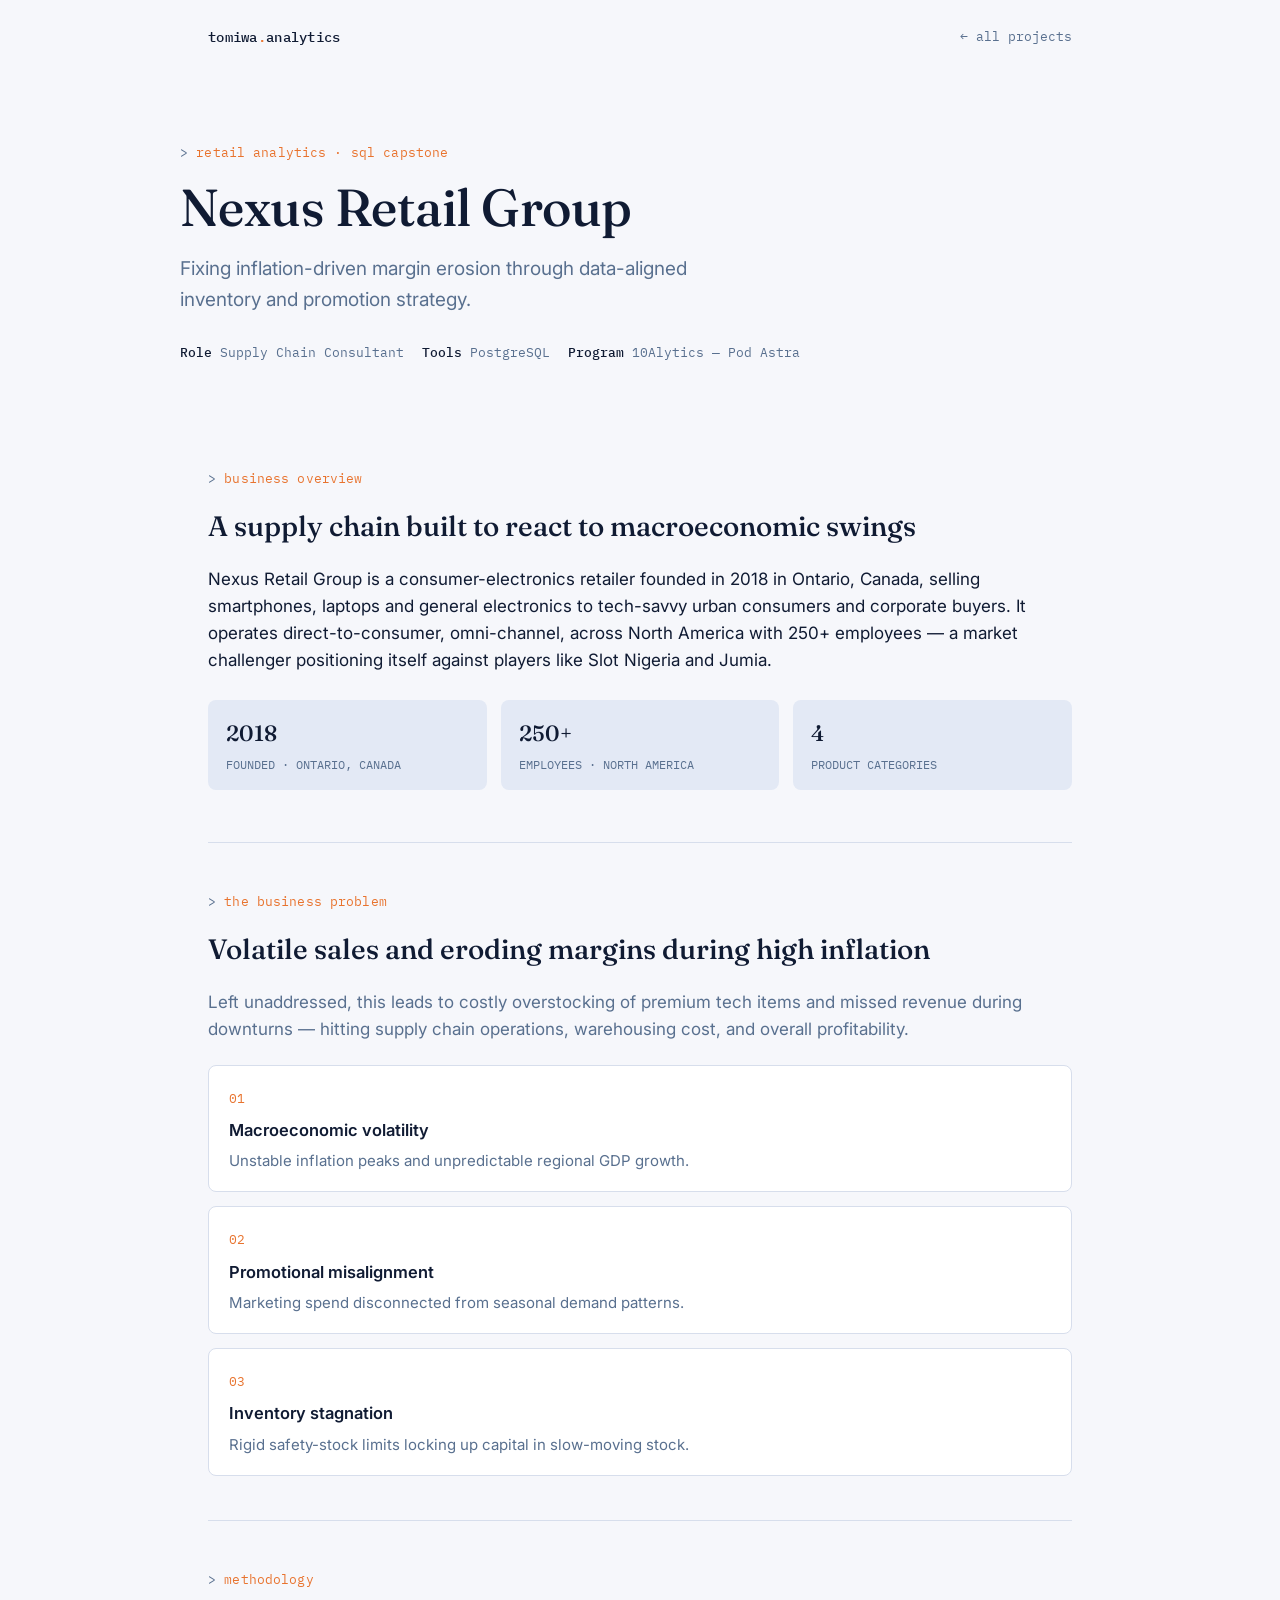
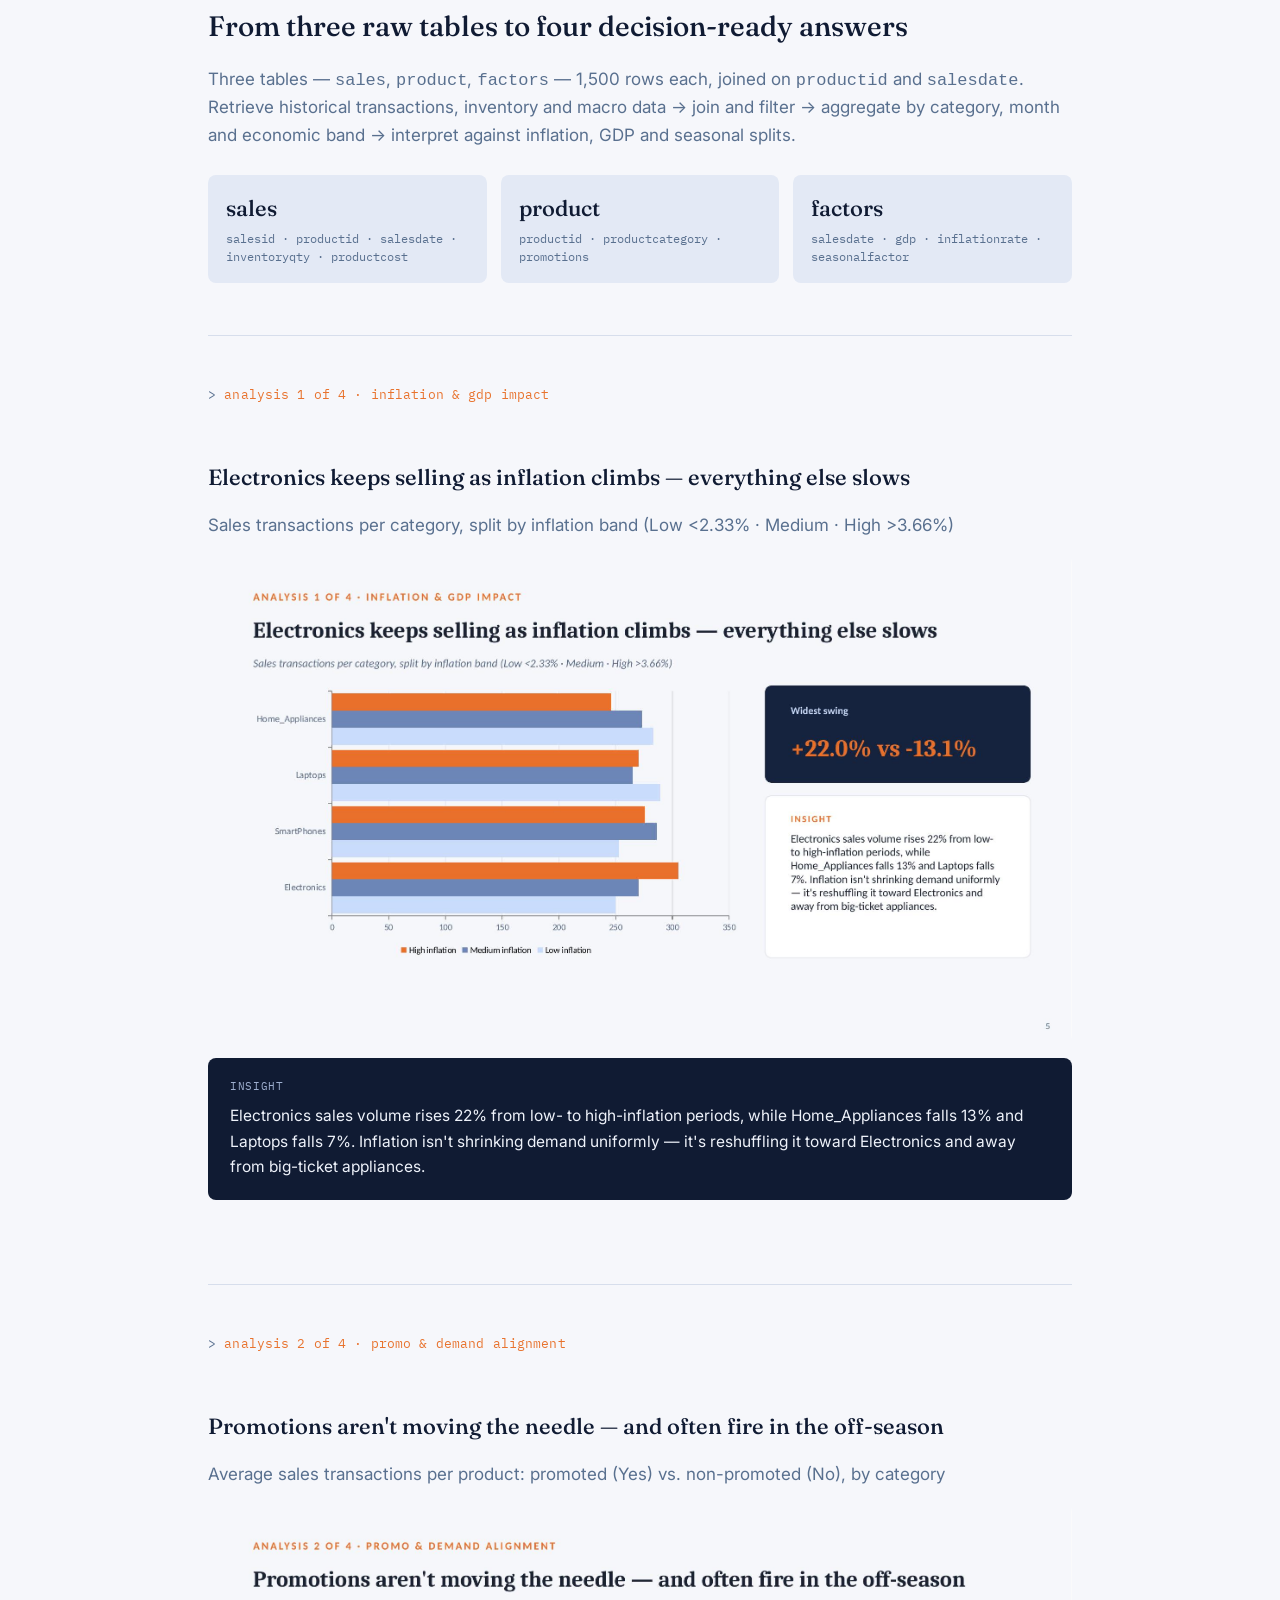
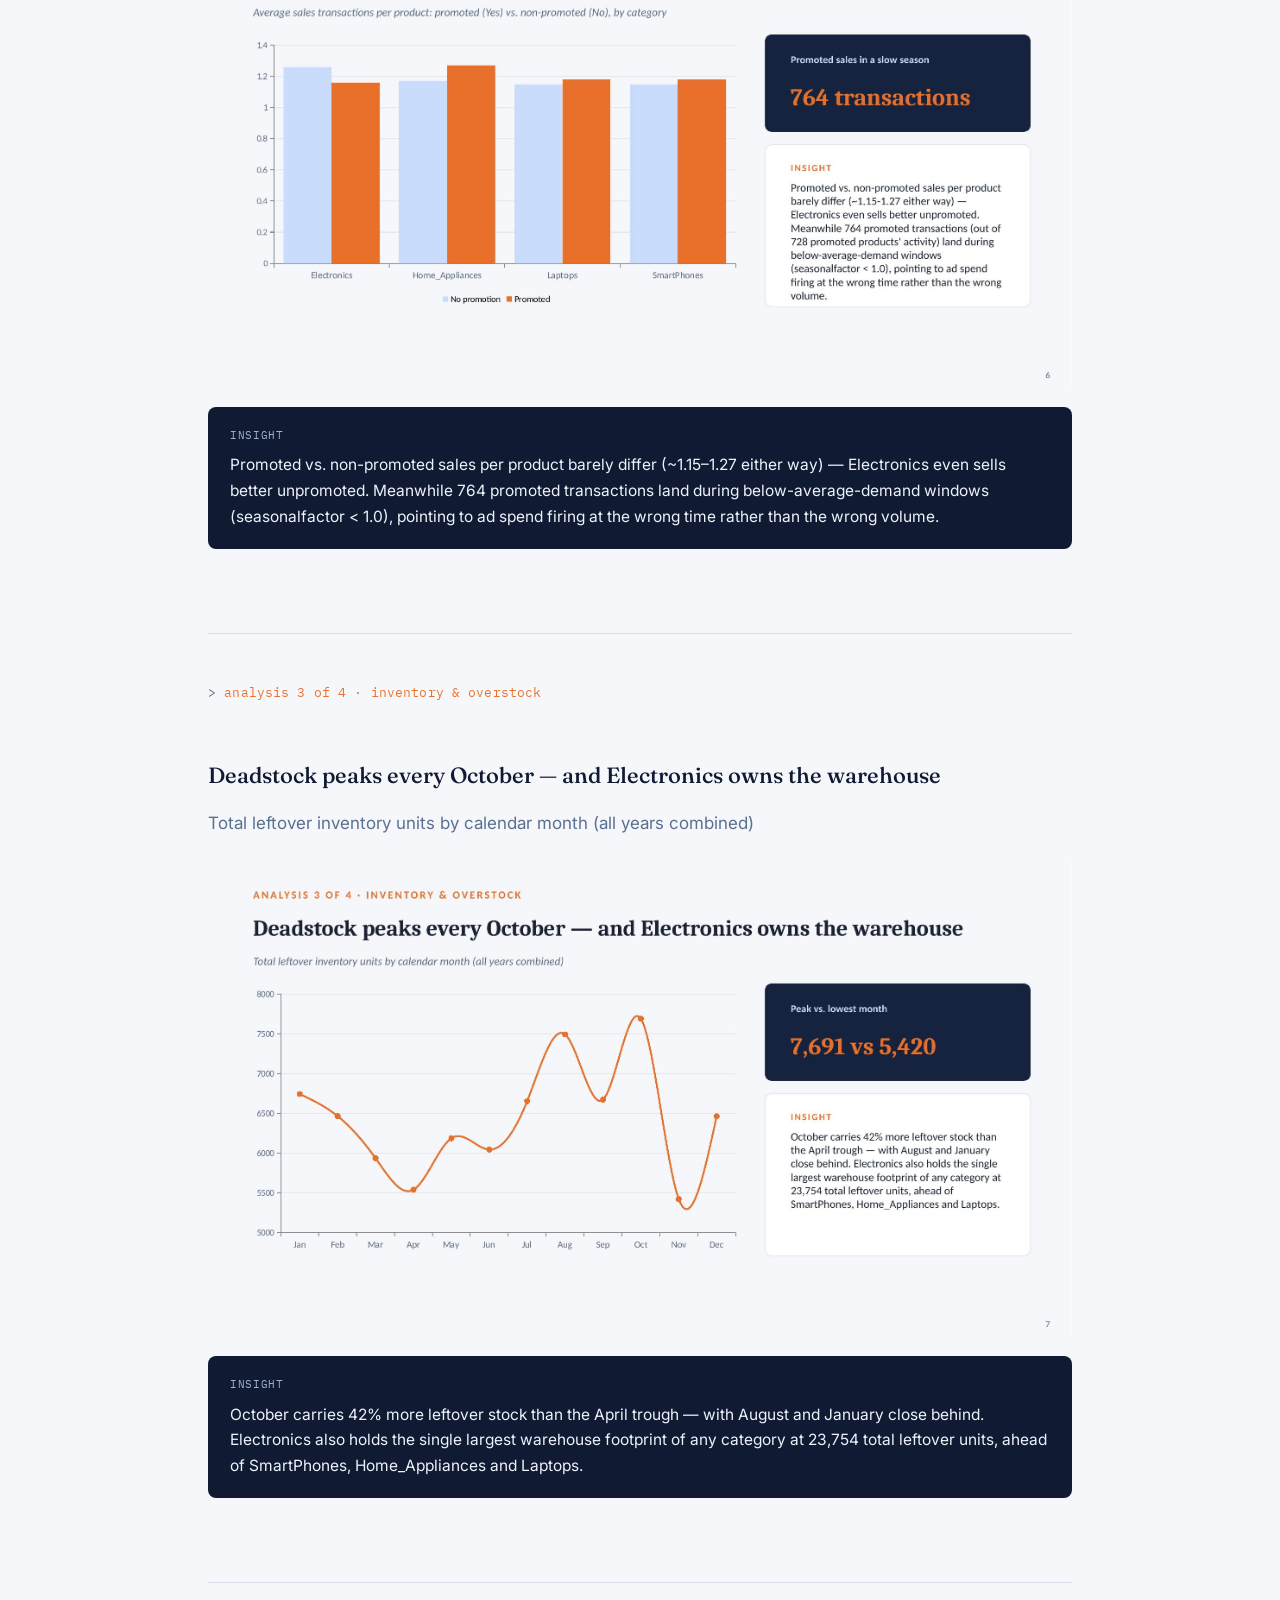
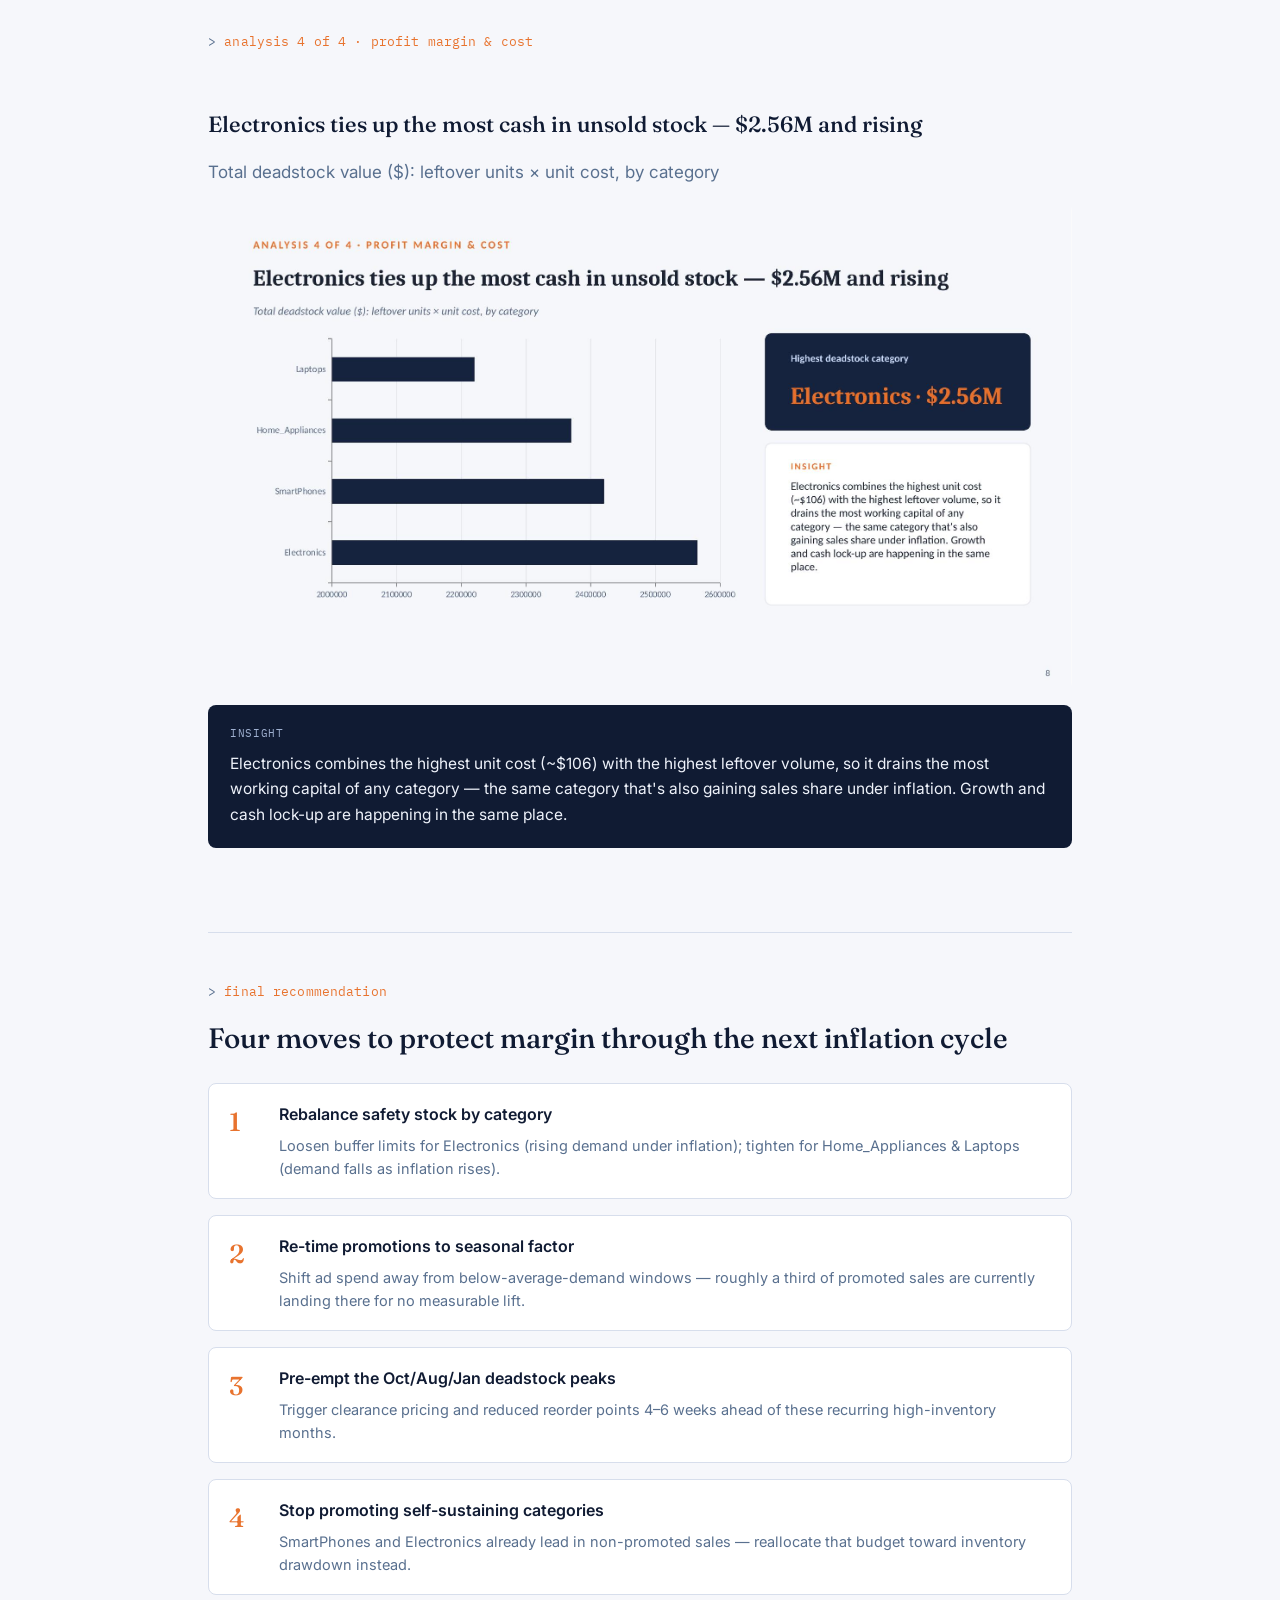
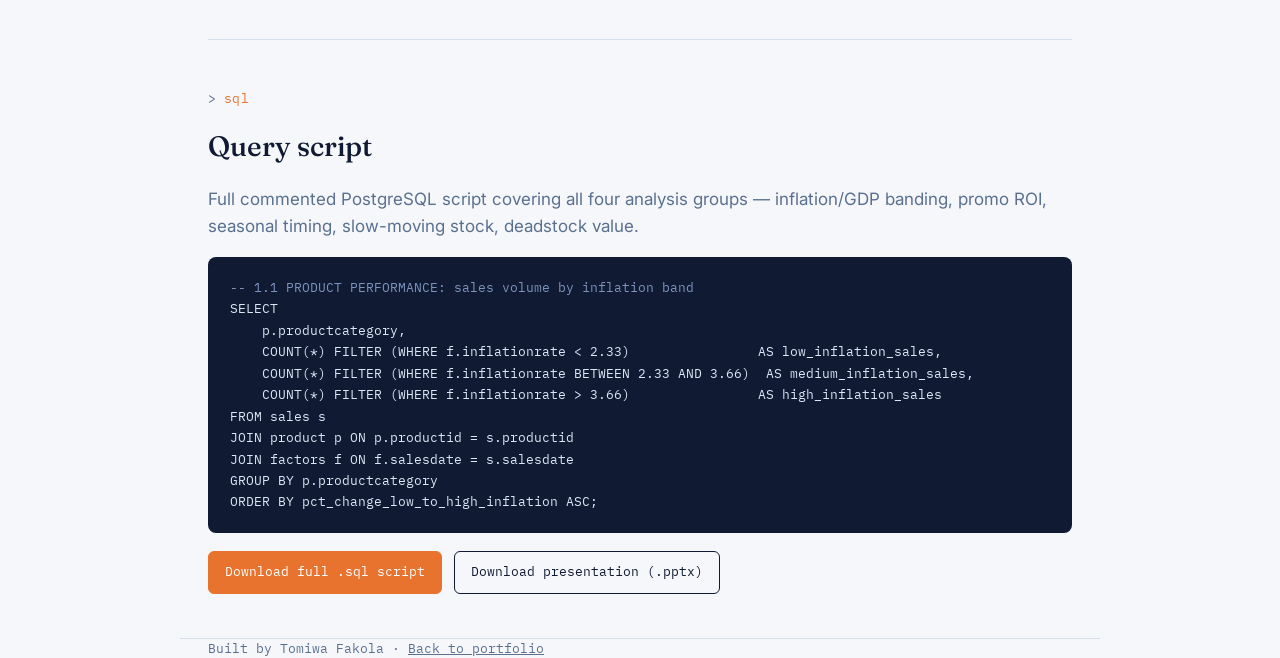
==== projects/nexus-retail-group.html @ 02412f5a "Add files via upload" ====
<!DOCTYPE html>
<html lang="en">
<head>
<meta charset="UTF-8">
<meta name="viewport" content="width=device-width, initial-scale=1.0">
<title>Nexus Retail Group — Tomiwa Fakola</title>
<meta name="description" content="SQL capstone case study: diagnosing inflation-driven margin erosion at a consumer electronics retailer using PostgreSQL.">
<link rel="stylesheet" href="../assets/css/style.css">
</head>
<body>

<nav class="nav">
  <a class="mark" href="../index.html">tomiwa<span>.</span>analytics</a>
  <a class="back" href="../index.html">← all projects</a>
</nav>

<header class="hero wrap">
  <span class="tag">retail analytics · sql capstone</span>
  <h1>Nexus Retail Group</h1>
  <p class="lede">Fixing inflation-driven margin erosion through data-aligned inventory and promotion strategy.</p>
  <div class="meta">
    <span><strong>Role</strong> Supply Chain Consultant</span>
    <span><strong>Tools</strong> PostgreSQL</span>
    <span><strong>Program</strong> 10Alytics — Pod Astra</span>
  </div>
</header>

<main class="wrap">

  <section class="section">
    <span class="tag">business overview</span>
    <h2>A supply chain built to react to macroeconomic swings</h2>
    <p>Nexus Retail Group is a consumer-electronics retailer founded in 2018 in Ontario, Canada, selling smartphones, laptops and general electronics to tech-savvy urban consumers and corporate buyers. It operates direct-to-consumer, omni-channel, across North America with 250+ employees — a market challenger positioning itself against players like Slot Nigeria and Jumia.</p>
    <div class="stats">
      <div class="stat"><div class="num">2018</div><div class="lbl">FOUNDED · ONTARIO, CANADA</div></div>
      <div class="stat"><div class="num">250+</div><div class="lbl">EMPLOYEES · NORTH AMERICA</div></div>
      <div class="stat"><div class="num">4</div><div class="lbl">PRODUCT CATEGORIES</div></div>
    </div>
  </section>

  <section class="section">
    <span class="tag">the business problem</span>
    <h2>Volatile sales and eroding margins during high inflation</h2>
    <p class="muted">Left unaddressed, this leads to costly overstocking of premium tech items and missed revenue during downturns — hitting supply chain operations, warehousing cost, and overall profitability.</p>
    <div class="problems">
      <div class="problem">
        <span class="n">01</span>
        <h4>Macroeconomic volatility</h4>
        <p>Unstable inflation peaks and unpredictable regional GDP growth.</p>
      </div>
      <div class="problem">
        <span class="n">02</span>
        <h4>Promotional misalignment</h4>
        <p>Marketing spend disconnected from seasonal demand patterns.</p>
      </div>
      <div class="problem">
        <span class="n">03</span>
        <h4>Inventory stagnation</h4>
        <p>Rigid safety-stock limits locking up capital in slow-moving stock.</p>
      </div>
    </div>
  </section>

  <section class="section">
    <span class="tag">methodology</span>
    <h2>From three raw tables to four decision-ready answers</h2>
    <p class="muted">Three tables — <code>sales</code>, <code>product</code>, <code>factors</code> — 1,500 rows each, joined on <code>productid</code> and <code>salesdate</code>. Retrieve historical transactions, inventory and macro data → join and filter → aggregate by category, month and economic band → interpret against inflation, GDP and seasonal splits.</p>
    <div class="stats">
      <div class="stat"><div class="num">sales</div><div class="lbl">salesid · productid · salesdate · inventoryqty · productcost</div></div>
      <div class="stat"><div class="num">product</div><div class="lbl">productid · productcategory · promotions</div></div>
      <div class="stat"><div class="num">factors</div><div class="lbl">salesdate · gdp · inflationrate · seasonalfactor</div></div>
    </div>
  </section>

  <section class="section">
    <span class="tag">analysis 1 of 4 · inflation &amp; gdp impact</span>
    <div class="insight-block">
      <h3>Electronics keeps selling as inflation climbs — everything else slows</h3>
      <p class="muted">Sales transactions per category, split by inflation band (Low &lt;2.33% · Medium · High &gt;3.66%)</p>
      <img src="../assets/images/nexus-chart-inflation.jpg" alt="Bar chart: sales transactions per product category across low, medium and high inflation bands">
      <div class="callout">
        <div class="lbl">Insight</div>
        <p>Electronics sales volume rises 22% from low- to high-inflation periods, while Home_Appliances falls 13% and Laptops falls 7%. Inflation isn't shrinking demand uniformly — it's reshuffling it toward Electronics and away from big-ticket appliances.</p>
      </div>
    </div>
  </section>

  <section class="section">
    <span class="tag">analysis 2 of 4 · promo &amp; demand alignment</span>
    <div class="insight-block">
      <h3>Promotions aren't moving the needle — and often fire in the off-season</h3>
      <p class="muted">Average sales transactions per product: promoted (Yes) vs. non-promoted (No), by category</p>
      <img src="../assets/images/nexus-chart-promo.jpg" alt="Bar chart comparing average sales per product for promoted versus non-promoted items by category">
      <div class="callout">
        <div class="lbl">Insight</div>
        <p>Promoted vs. non-promoted sales per product barely differ (~1.15–1.27 either way) — Electronics even sells better unpromoted. Meanwhile 764 promoted transactions land during below-average-demand windows (seasonalfactor &lt; 1.0), pointing to ad spend firing at the wrong time rather than the wrong volume.</p>
      </div>
    </div>
  </section>

  <section class="section">
    <span class="tag">analysis 3 of 4 · inventory &amp; overstock</span>
    <div class="insight-block">
      <h3>Deadstock peaks every October — and Electronics owns the warehouse</h3>
      <p class="muted">Total leftover inventory units by calendar month (all years combined)</p>
      <img src="../assets/images/nexus-chart-inventory.jpg" alt="Bar chart of leftover inventory units by calendar month, peaking in October">
      <div class="callout">
        <div class="lbl">Insight</div>
        <p>October carries 42% more leftover stock than the April trough — with August and January close behind. Electronics also holds the single largest warehouse footprint of any category at 23,754 total leftover units, ahead of SmartPhones, Home_Appliances and Laptops.</p>
      </div>
    </div>
  </section>

  <section class="section">
    <span class="tag">analysis 4 of 4 · profit margin &amp; cost</span>
    <div class="insight-block">
      <h3>Electronics ties up the most cash in unsold stock — $2.56M and rising</h3>
      <p class="muted">Total deadstock value ($): leftover units × unit cost, by category</p>
      <img src="../assets/images/nexus-chart-margin.jpg" alt="Bar chart of total deadstock value in dollars by product category">
      <div class="callout">
        <div class="lbl">Insight</div>
        <p>Electronics combines the highest unit cost (~$106) with the highest leftover volume, so it drains the most working capital of any category — the same category that's also gaining sales share under inflation. Growth and cash lock-up are happening in the same place.</p>
      </div>
    </div>
  </section>

  <section class="section">
    <span class="tag">final recommendation</span>
    <h2>Four moves to protect margin through the next inflation cycle</h2>
    <div class="reco">
      <div class="reco-item">
        <div class="idx">1</div>
        <div><h4>Rebalance safety stock by category</h4><p>Loosen buffer limits for Electronics (rising demand under inflation); tighten for Home_Appliances &amp; Laptops (demand falls as inflation rises).</p></div>
      </div>
      <div class="reco-item">
        <div class="idx">2</div>
        <div><h4>Re-time promotions to seasonal factor</h4><p>Shift ad spend away from below-average-demand windows — roughly a third of promoted sales are currently landing there for no measurable lift.</p></div>
      </div>
      <div class="reco-item">
        <div class="idx">3</div>
        <div><h4>Pre-empt the Oct/Aug/Jan deadstock peaks</h4><p>Trigger clearance pricing and reduced reorder points 4–6 weeks ahead of these recurring high-inventory months.</p></div>
      </div>
      <div class="reco-item">
        <div class="idx">4</div>
        <div><h4>Stop promoting self-sustaining categories</h4><p>SmartPhones and Electronics already lead in non-promoted sales — reallocate that budget toward inventory drawdown instead.</p></div>
      </div>
    </div>
  </section>

  <section class="section">
    <span class="tag">sql</span>
    <h2>Query script</h2>
    <p class="muted">Full commented PostgreSQL script covering all four analysis groups — inflation/GDP banding, promo ROI, seasonal timing, slow-moving stock, deadstock value.</p>
    <pre><span class="cm">-- 1.1 PRODUCT PERFORMANCE: sales volume by inflation band</span>
SELECT
    p.productcategory,
    COUNT(*) FILTER (WHERE f.inflationrate &lt; 2.33)                AS low_inflation_sales,
    COUNT(*) FILTER (WHERE f.inflationrate BETWEEN 2.33 AND 3.66)  AS medium_inflation_sales,
    COUNT(*) FILTER (WHERE f.inflationrate &gt; 3.66)                AS high_inflation_sales
FROM sales s
JOIN product p ON p.productid = s.productid
JOIN factors f ON f.salesdate = s.salesdate
GROUP BY p.productcategory
ORDER BY pct_change_low_to_high_inflation ASC;</pre>
    <div class="downloads">
      <a class="btn primary" href="../assets/files/nexus_capstone_queries.sql" download>Download full .sql script</a>
      <a class="btn" href="../assets/files/Nexus_Retail_Group_Capstone.pptx" download>Download presentation (.pptx)</a>
    </div>
  </section>

</main>

<footer class="wrap">
  <p>Built by Tomiwa Fakola · <a href="../index.html">Back to portfolio</a></p>
</footer>

</body>
</html>
---- assets/css/style.css ----
@import url('https://fonts.googleapis.com/css2?family=Fraunces:opsz,wght@9..144,400;9..144,500;9..144,600&family=Inter:wght@400;500;600&family=IBM+Plex+Mono:wght@400;500&display=swap');

:root{
  --ink:#101B33;
  --paper:#F6F7FB;
  --signal:#E8732E;
  --slate:#59708F;
  --mist:#E3E9F5;
  --line:#D7DEEC;
  --white:#FFFFFF;
  --maxw:920px;
}

*{box-sizing:border-box;}
html{scroll-behavior:smooth;}
body{
  margin:0;
  background:var(--paper);
  color:var(--ink);
  font-family:'Inter',sans-serif;
  font-size:17px;
  line-height:1.6;
  -webkit-font-smoothing:antialiased;
}

a{color:var(--ink);}
a:focus-visible,button:focus-visible{outline:2px solid var(--signal);outline-offset:3px;}

img{max-width:100%;display:block;border-radius:6px;}

.wrap{max-width:var(--maxw);margin:0 auto;padding:0 28px;}

/* ---------- Nav ---------- */
.nav{
  display:flex;justify-content:space-between;align-items:center;
  padding:26px 28px;max-width:var(--maxw);margin:0 auto;
}
.nav .mark{
  font-family:'IBM Plex Mono',monospace;font-size:14px;font-weight:500;
  color:var(--ink);text-decoration:none;letter-spacing:0.02em;
}
.nav .mark span{color:var(--signal);}
.nav a.back{
  font-family:'IBM Plex Mono',monospace;font-size:13px;color:var(--slate);
  text-decoration:none;
}
.nav a.back:hover{color:var(--signal);}

/* ---------- Eyebrow / mono tag (signature element) ---------- */
.tag{
  font-family:'IBM Plex Mono',monospace;
  font-size:13px;
  color:var(--signal);
  letter-spacing:0.01em;
  display:inline-block;
  margin-bottom:14px;
}
.tag::before{content:"> ";color:var(--slate);}

/* ---------- Hero ---------- */
.hero{padding:64px 0 56px;}
.hero h1{
  font-family:'Fraunces',serif;
  font-weight:500;
  font-size:clamp(34px,5vw,52px);
  line-height:1.12;
  margin:0 0 18px;
  letter-spacing:-0.01em;
}
.hero p.lede{
  font-size:19px;color:var(--slate);max-width:560px;margin:0 0 28px;
}
.hero .meta{
  font-family:'IBM Plex Mono',monospace;font-size:13px;color:var(--slate);
  display:flex;gap:18px;flex-wrap:wrap;
}
.hero .meta strong{color:var(--ink);font-weight:500;}

/* ---------- Project cards (index page) ---------- */
.projects{padding:8px 0 80px;}
.projects h2{
  font-family:'IBM Plex Mono',monospace;font-size:13px;font-weight:500;
  color:var(--slate);text-transform:uppercase;letter-spacing:0.08em;
  margin:0 0 20px;
}
.card{
  display:block;text-decoration:none;color:inherit;
  border:1px solid var(--line);border-radius:10px;
  padding:28px 30px;margin-bottom:18px;background:var(--white);
  transition:border-color .15s ease, transform .15s ease;
}
.card:hover{border-color:var(--signal);transform:translateY(-2px);}
.card .card-tag{
  font-family:'IBM Plex Mono',monospace;font-size:12px;color:var(--signal);
  margin-bottom:10px;display:block;
}
.card h3{
  font-family:'Fraunces',serif;font-weight:500;font-size:24px;margin:0 0 10px;
}
.card p{margin:0 0 14px;color:var(--slate);font-size:15.5px;}
.card .stack{
  font-family:'IBM Plex Mono',monospace;font-size:12px;color:var(--slate);
}
.card.placeholder{
  border-style:dashed;color:var(--slate);
}
.card.placeholder:hover{transform:none;border-color:var(--line);}

/* ---------- Section ---------- */
.section{padding:44px 0;border-top:1px solid var(--line);}
.section:first-of-type{border-top:none;}
.section h2{
  font-family:'Fraunces',serif;font-weight:500;font-size:28px;margin:0 0 16px;
}
.section p{color:var(--ink);}
.section p.muted{color:var(--slate);}

/* stat row */
.stats{display:flex;gap:14px;flex-wrap:wrap;margin:26px 0 8px;}
.stat{
  background:var(--mist);border-radius:8px;padding:16px 18px;flex:1;min-width:150px;
}
.stat .num{font-family:'Fraunces',serif;font-size:22px;font-weight:500;}
.stat .lbl{font-family:'IBM Plex Mono',monospace;font-size:11.5px;color:var(--slate);margin-top:4px;}

/* problem list */
.problems{display:grid;gap:14px;margin-top:22px;}
.problem{border:1px solid var(--line);border-radius:8px;padding:18px 20px;background:var(--white);}
.problem .n{font-family:'IBM Plex Mono',monospace;color:var(--signal);font-size:13px;}
.problem h4{margin:6px 0 6px;font-size:16.5px;font-weight:600;}
.problem p{margin:0;color:var(--slate);font-size:15px;}

/* insight blocks */
.insight-block{margin:40px 0;}
.insight-block .k{
  font-family:'IBM Plex Mono',monospace;font-size:12px;color:var(--slate);
  margin-bottom:6px;
}
.insight-block h3{font-family:'Fraunces',serif;font-weight:500;font-size:22px;margin:0 0 14px;}
.callout{
  background:var(--ink);color:var(--white);border-radius:8px;
  padding:20px 22px;margin-top:16px;
}
.callout .lbl{
  font-family:'IBM Plex Mono',monospace;font-size:11px;color:#9FB0D0;
  letter-spacing:0.06em;text-transform:uppercase;margin-bottom:8px;
}
.callout p{margin:0;font-size:15.5px;line-height:1.65;color:#EEF2FA;}

/* recommendations */
.reco{counter-reset:reco;display:grid;gap:16px;margin-top:22px;}
.reco-item{
  display:flex;gap:16px;border:1px solid var(--line);border-radius:8px;
  padding:18px 20px;background:var(--white);
}
.reco-item .idx{
  font-family:'Fraunces',serif;font-size:26px;color:var(--signal);font-weight:500;
  min-width:34px;
}
.reco-item h4{margin:0 0 6px;font-size:16px;font-weight:600;}
.reco-item p{margin:0;color:var(--slate);font-size:14.5px;}

/* code / sql */
pre{
  background:var(--ink);color:#DCE6F5;border-radius:8px;padding:20px 22px;
  overflow-x:auto;font-family:'IBM Plex Mono',monospace;font-size:13px;line-height:1.65;
}
pre .cm{color:#7C93BE;}

.downloads{display:flex;gap:12px;flex-wrap:wrap;margin-top:18px;}
.btn{
  font-family:'IBM Plex Mono',monospace;font-size:13px;
  border:1px solid var(--ink);border-radius:6px;padding:10px 16px;
  text-decoration:none;color:var(--ink);display:inline-block;
}
.btn:hover{background:var(--ink);color:var(--white);}
.btn.primary{background:var(--signal);border-color:var(--signal);color:var(--white);}
.btn.primary:hover{background:#CE611F;border-color:#CE611F;}

/* footer */
footer{
  padding:50px 0 70px;border-top:1px solid var(--line);margin-top:20px;
}
footer p{
  font-family:'IBM Plex Mono',monospace;font-size:13px;color:var(--slate);margin:0;
}
footer a{color:var(--slate);}
footer a:hover{color:var(--signal);}

@media (max-width:600px){
  .hero{padding:44px 0 40px;}
  .nav{padding:20px 20px;}
  .wrap{padding:0 20px;}
  .stats{flex-direction:column;}
}
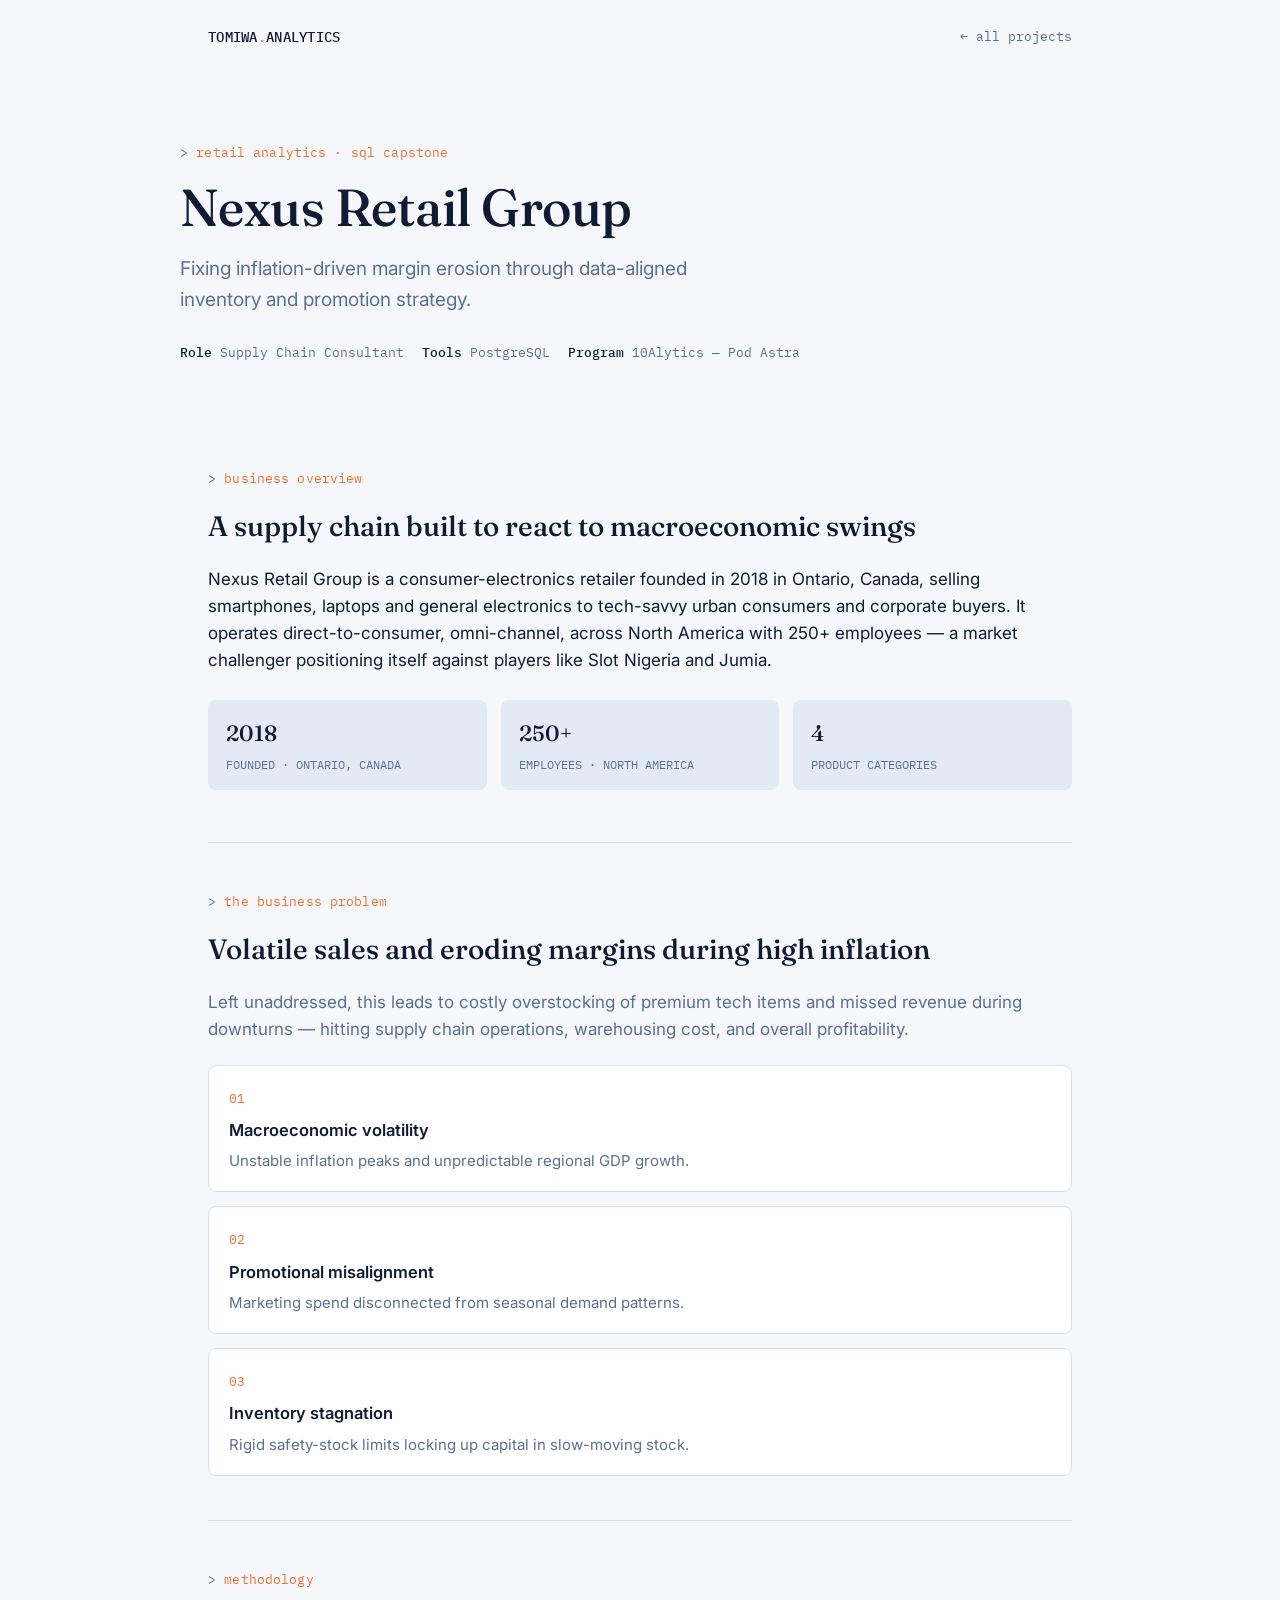
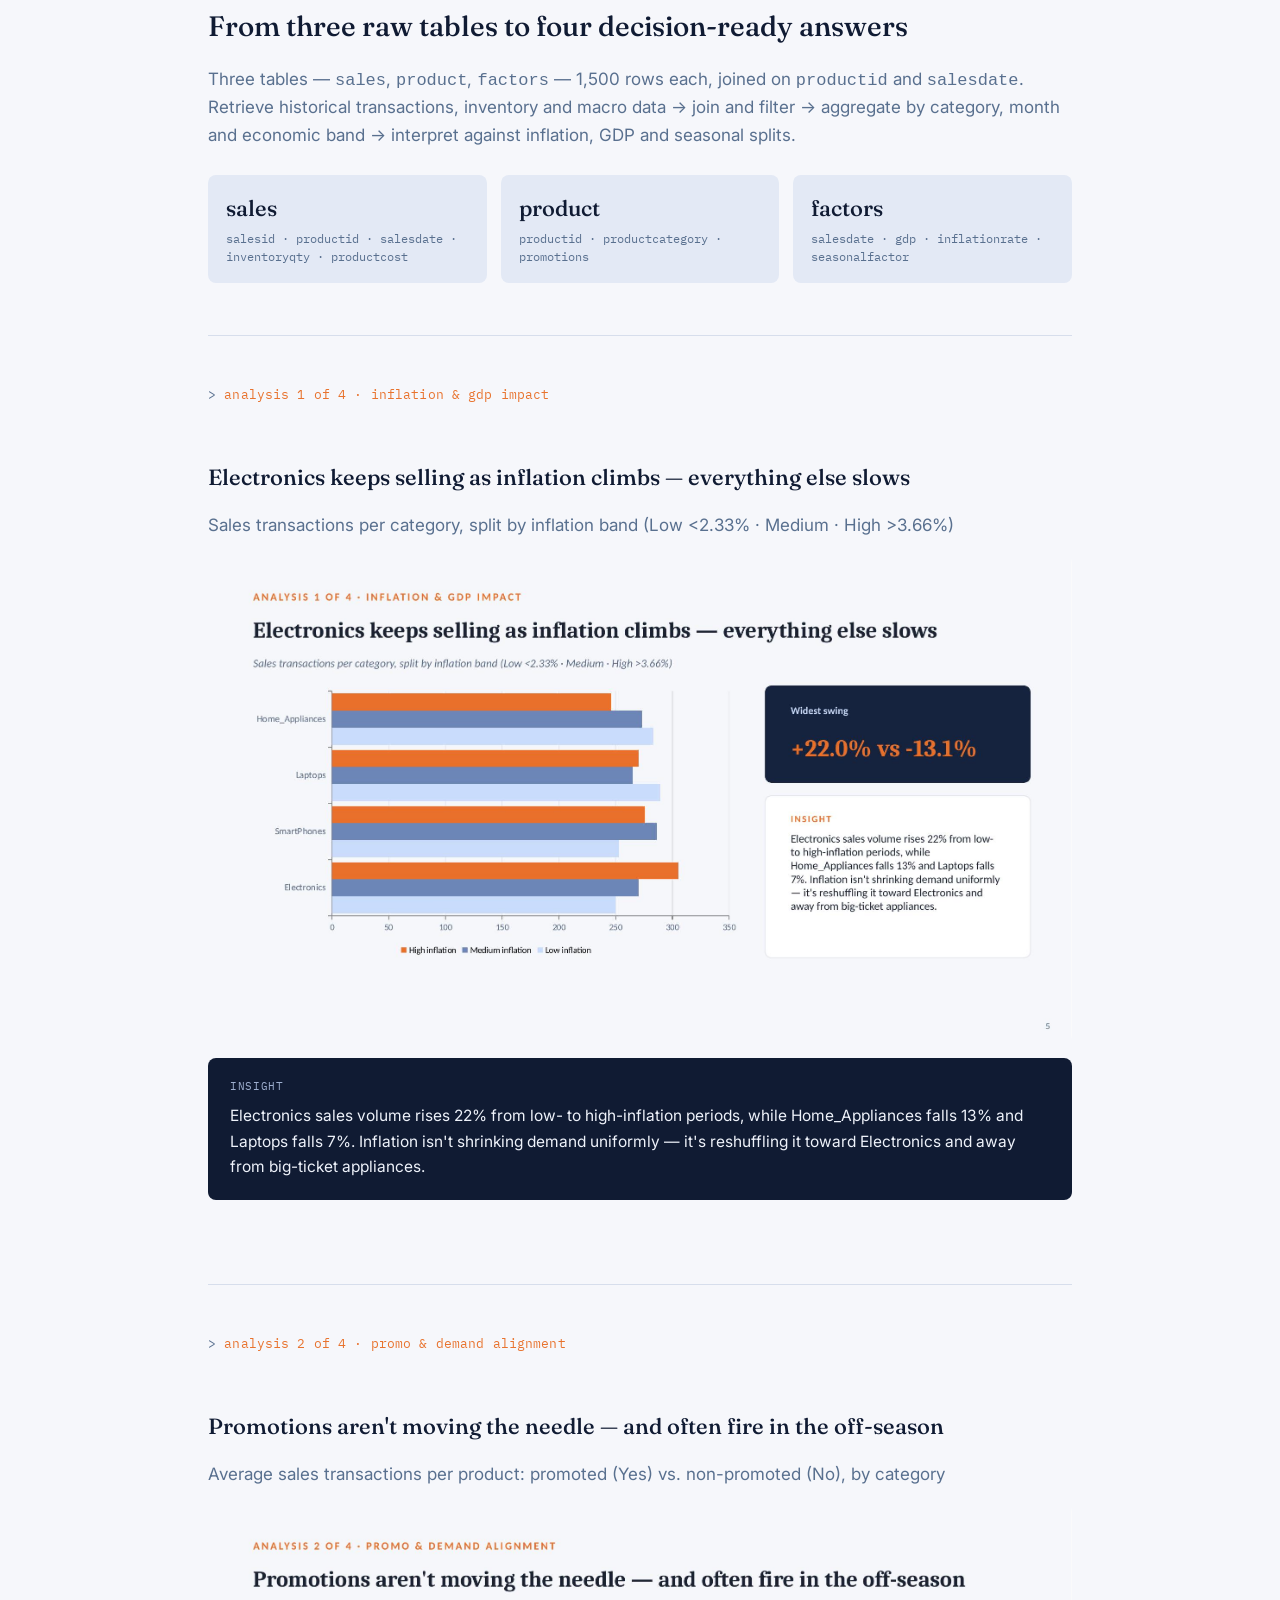
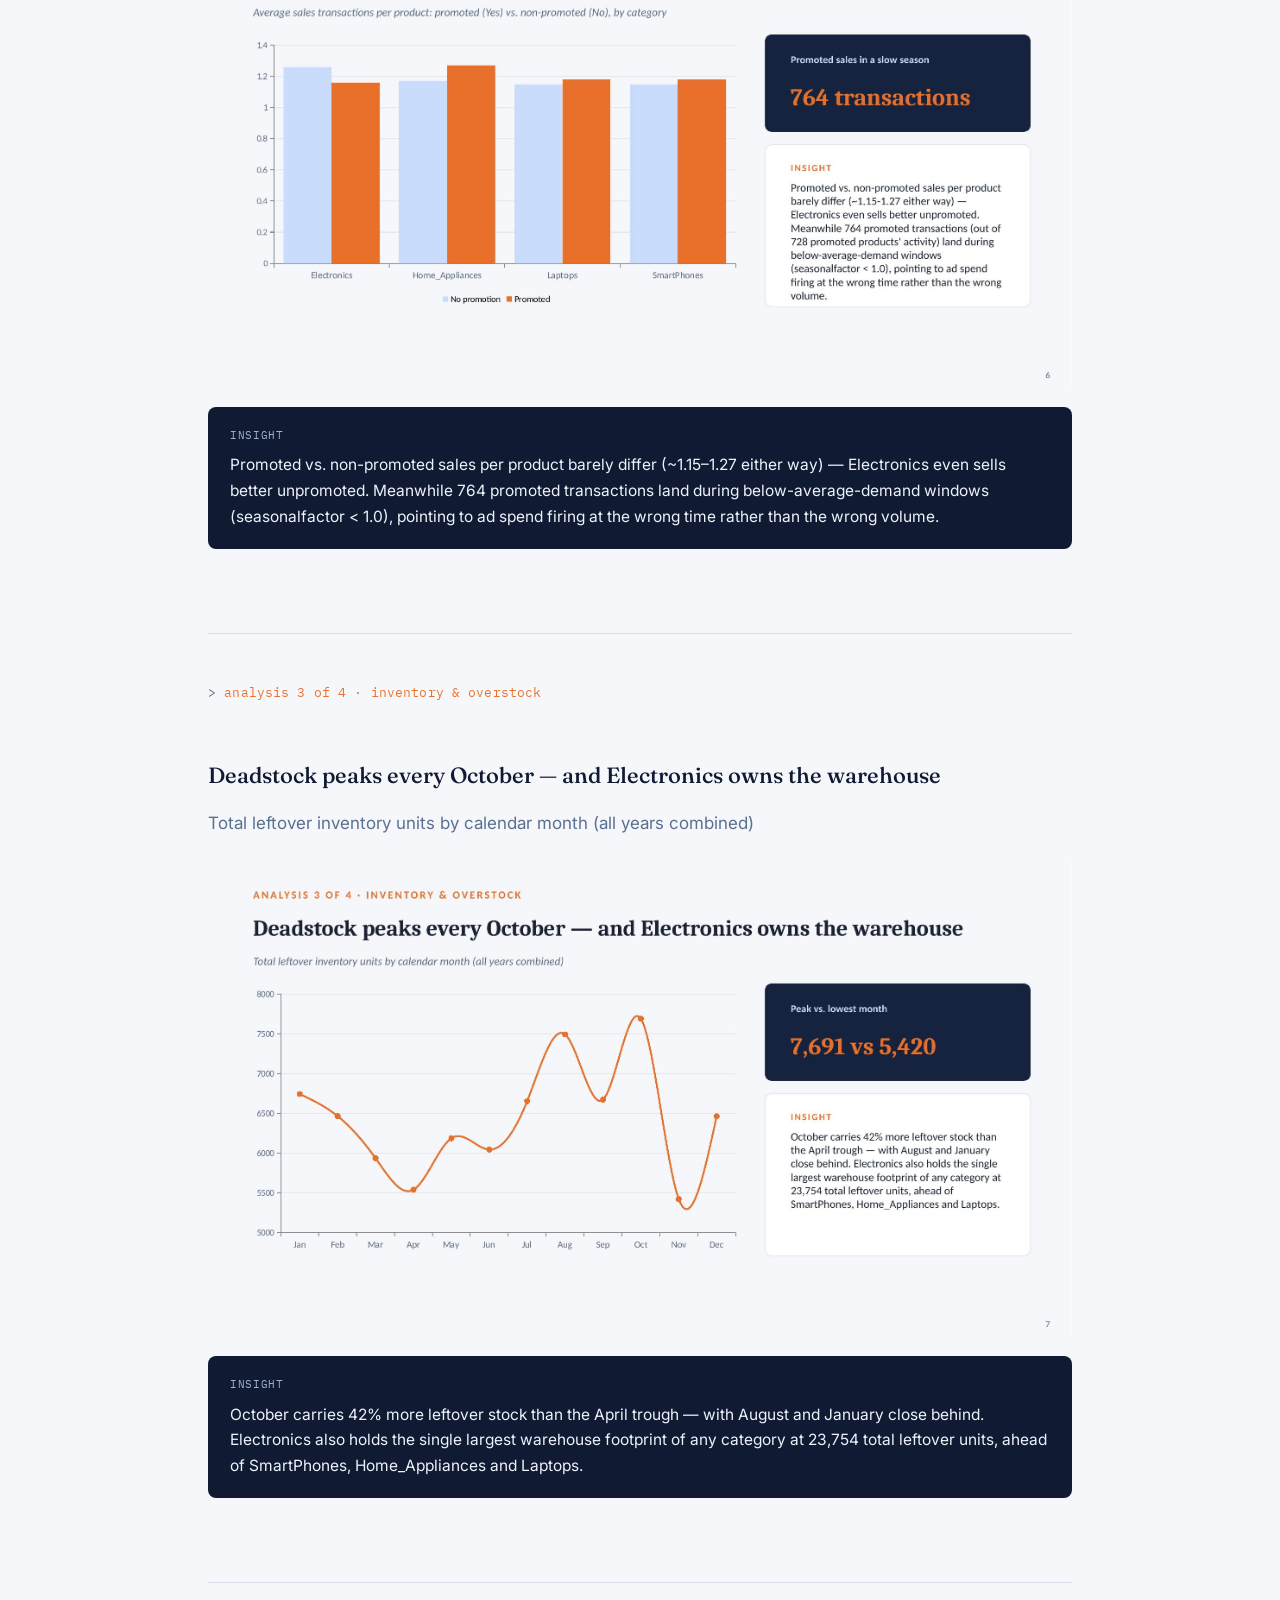
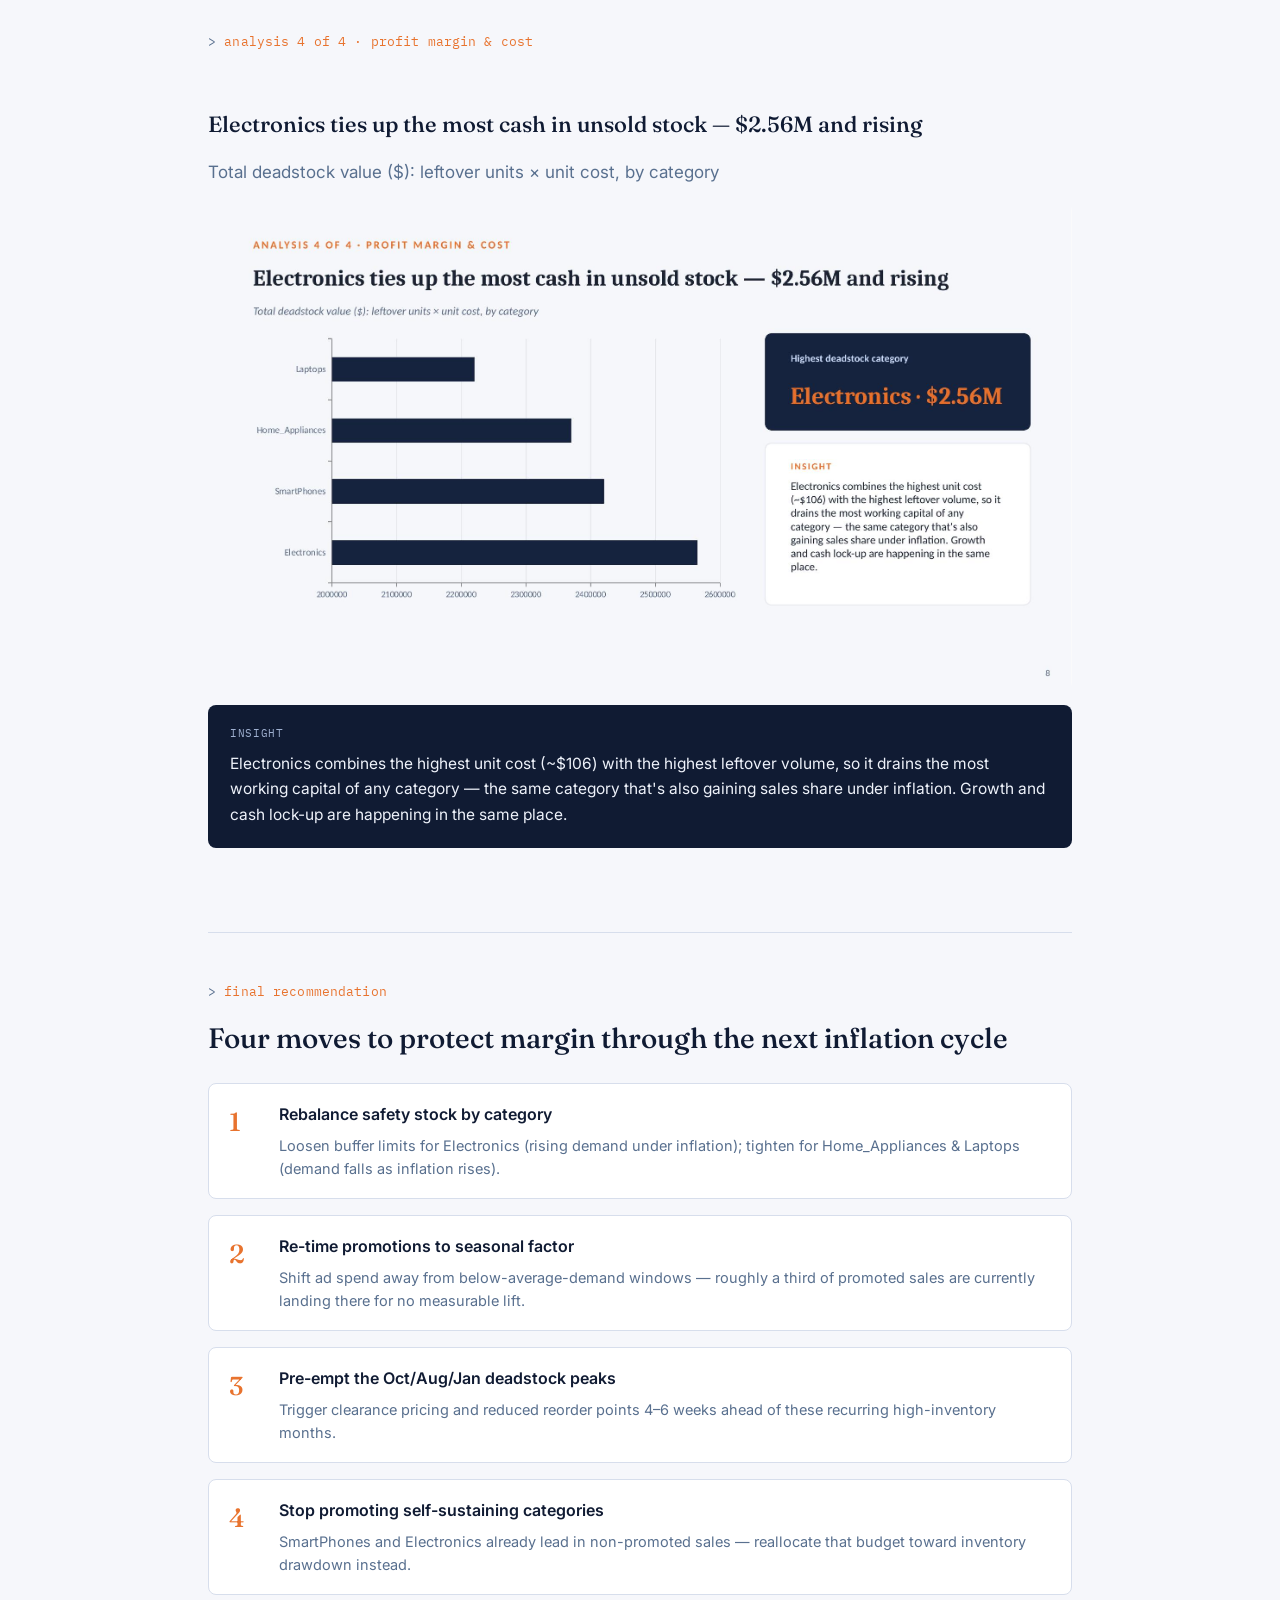
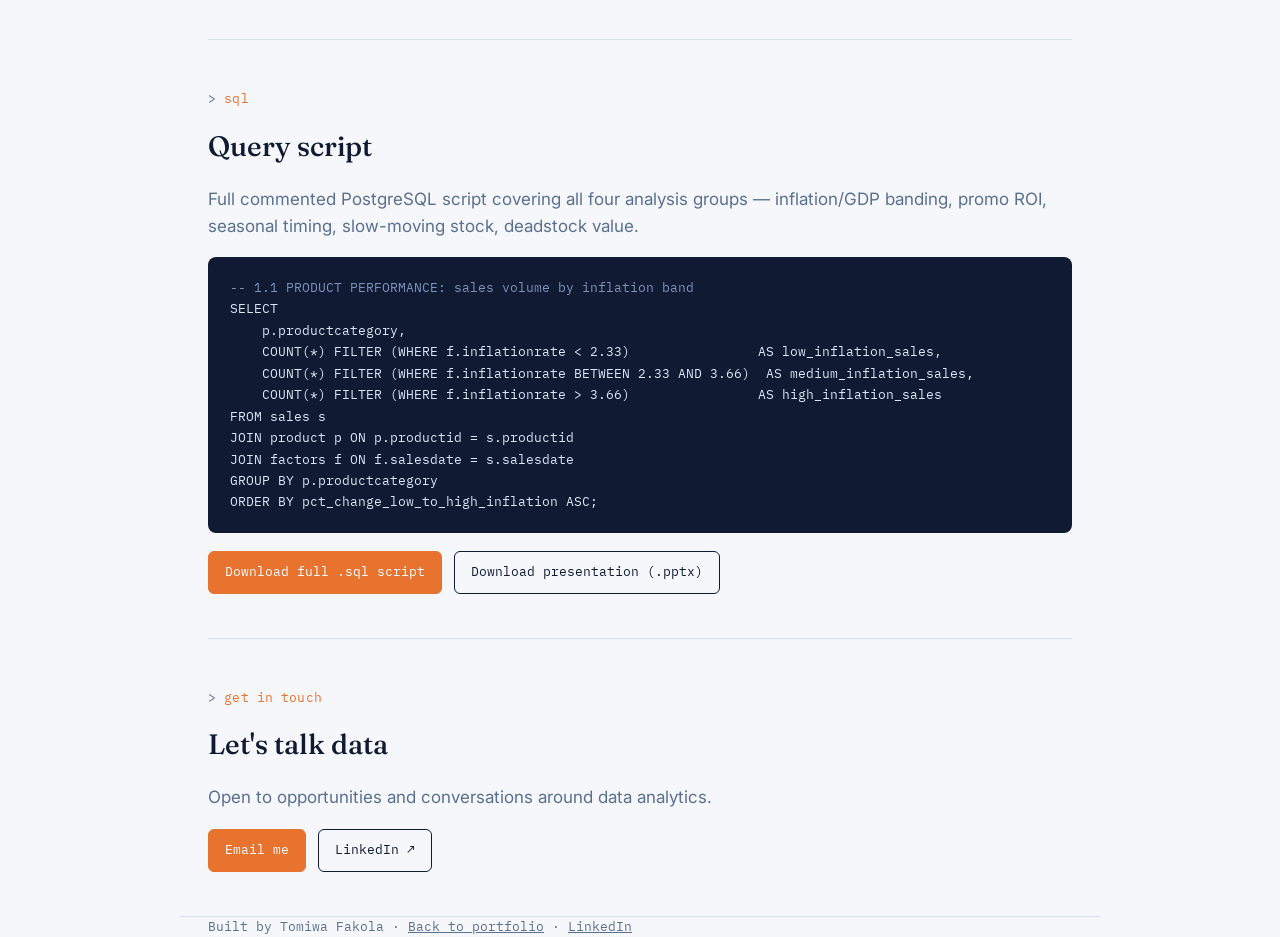
==== commit caa7e328: "Add files via upload" ====
--- a/projects/nexus-retail-group.html
+++ b/projects/nexus-retail-group.html
@@ -10,7 +10,7 @@
 <body>
 
 <nav class="nav">
-  <a class="mark" href="../index.html">tomiwa<span>.</span>analytics</a>
+  <a class="mark" href="../index.html">TOMIWA<span>.</span>ANALYTICS</a>
   <a class="back" href="../index.html">← all projects</a>
 </nav>
 
@@ -167,11 +167,20 @@
       <a class="btn" href="../assets/files/Nexus_Retail_Group_Capstone.pptx" download>Download presentation (.pptx)</a>
     </div>
   </section>
+  <section class="section">
+    <span class="tag">get in touch</span>
+    <h2>Let's talk data</h2>
+    <p class="muted">Open to opportunities and conversations around data analytics.</p>
+    <div class="downloads">
+      <a class="btn primary" href="mailto:fakolaluwtomiwa78@gmail.com">Email me</a>
+      <a class="btn" href="https://www.linkedin.com/in/oluwatomiwa-fakola/">LinkedIn ↗</a>
+    </div>
+  </section>
 
 </main>
 
 <footer class="wrap">
-  <p>Built by Tomiwa Fakola · <a href="../index.html">Back to portfolio</a></p>
+  <p>Built by Tomiwa Fakola · <a href="../index.html">Back to portfolio</a> · <a href="https://www.linkedin.com/in/oluwatomiwa-fakola/">LinkedIn</a></p>
 </footer>
 
 </body>
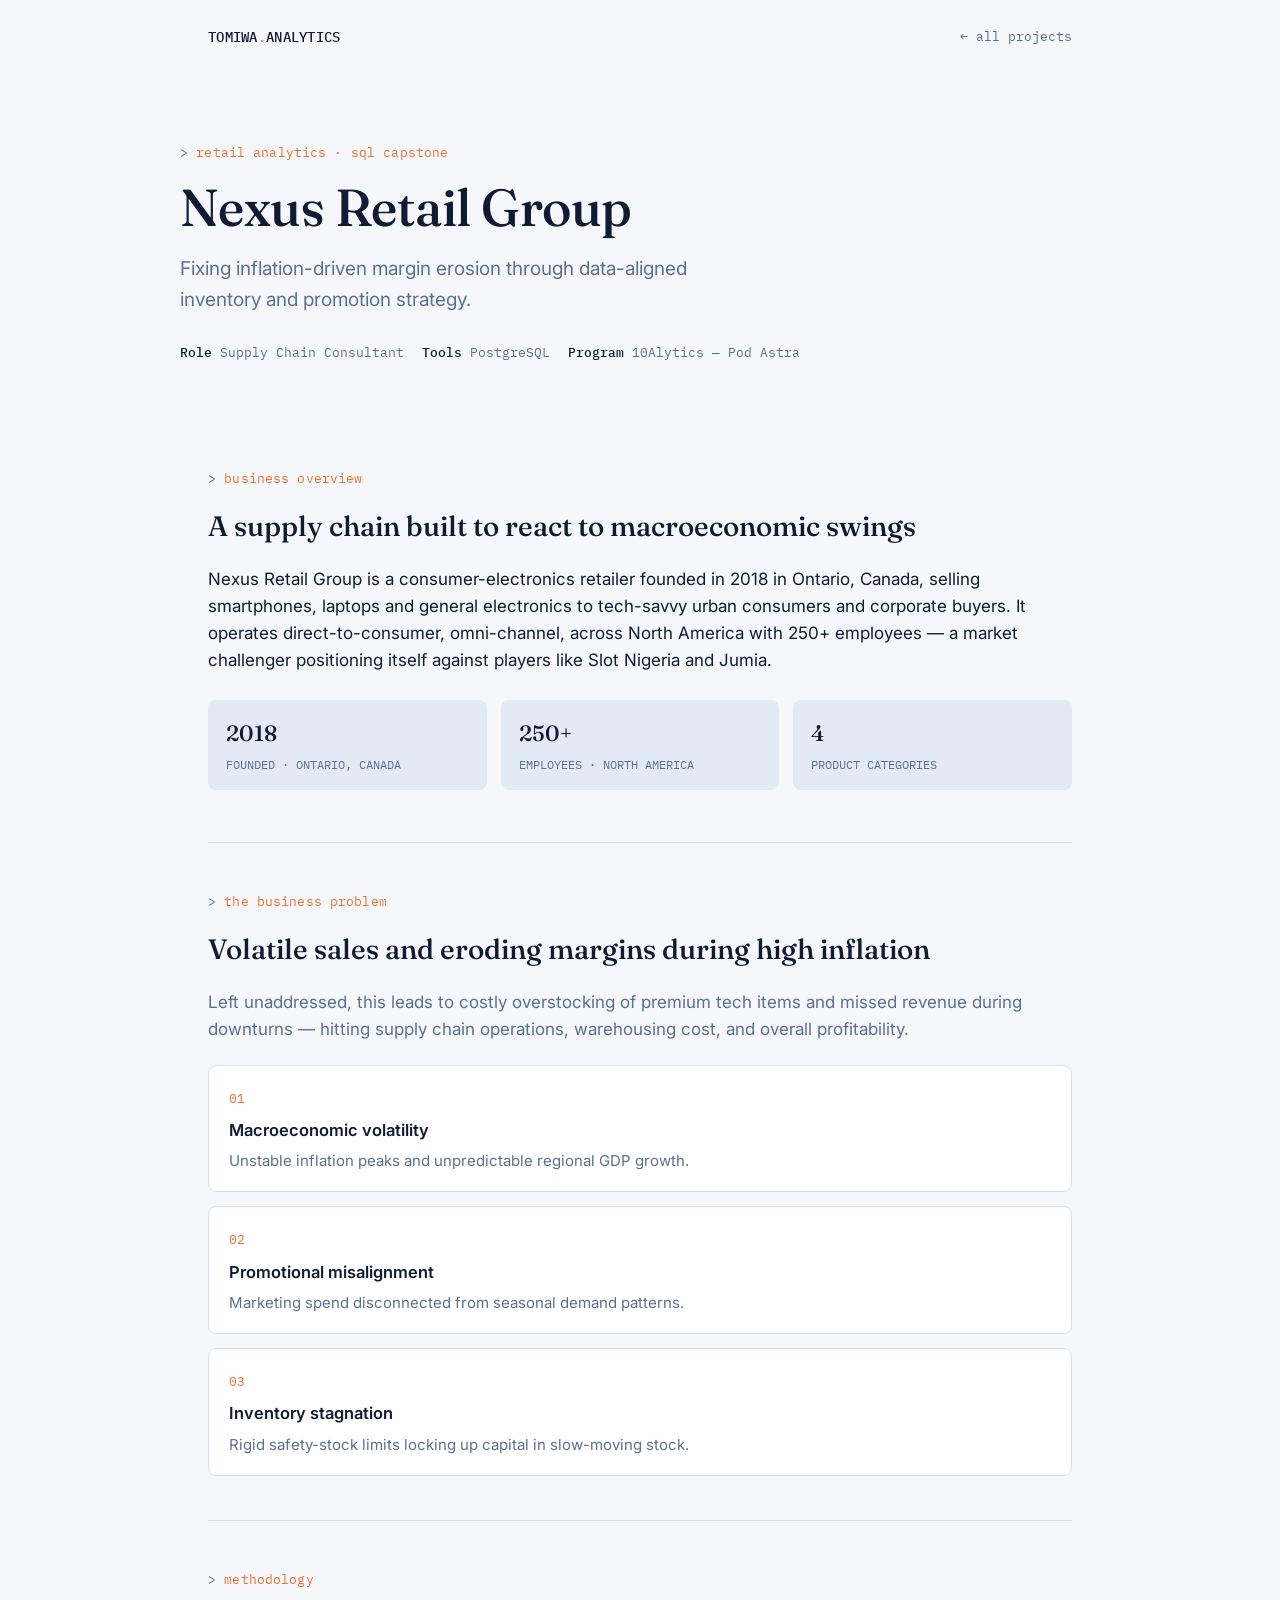
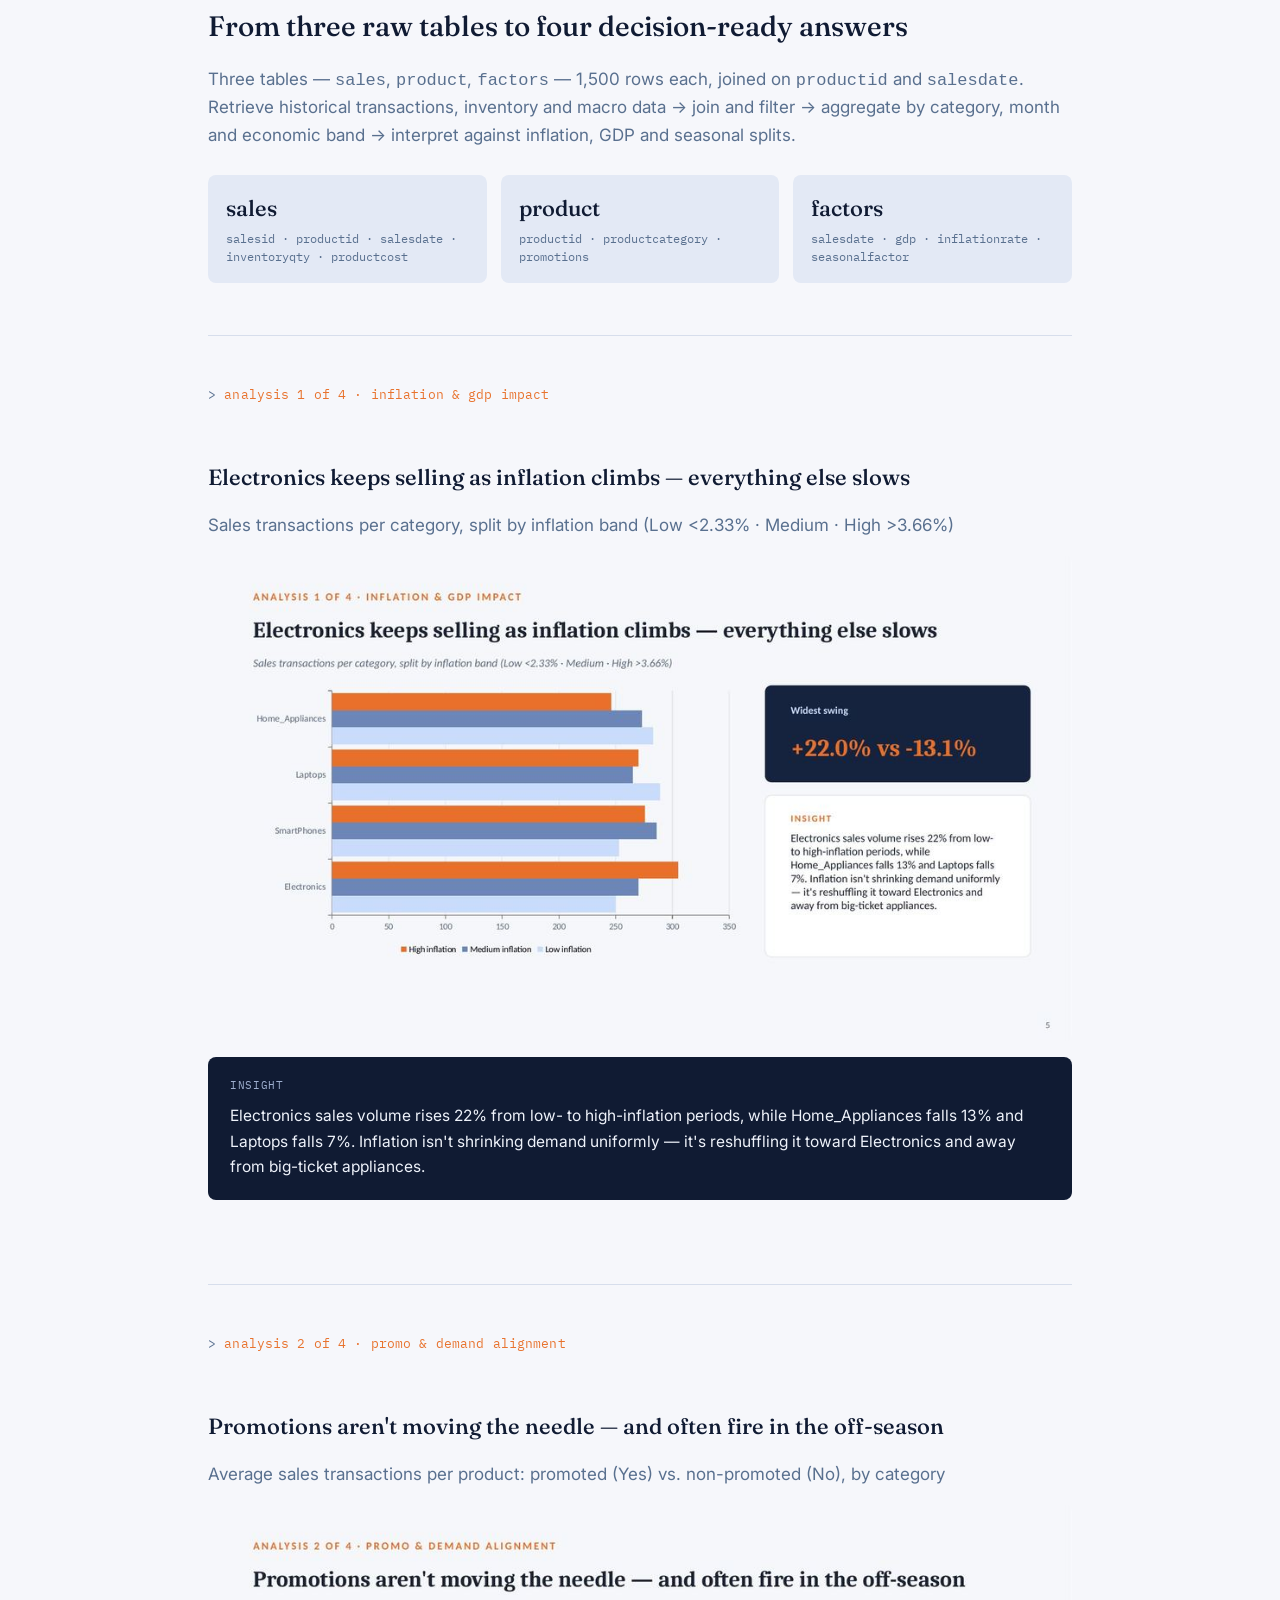
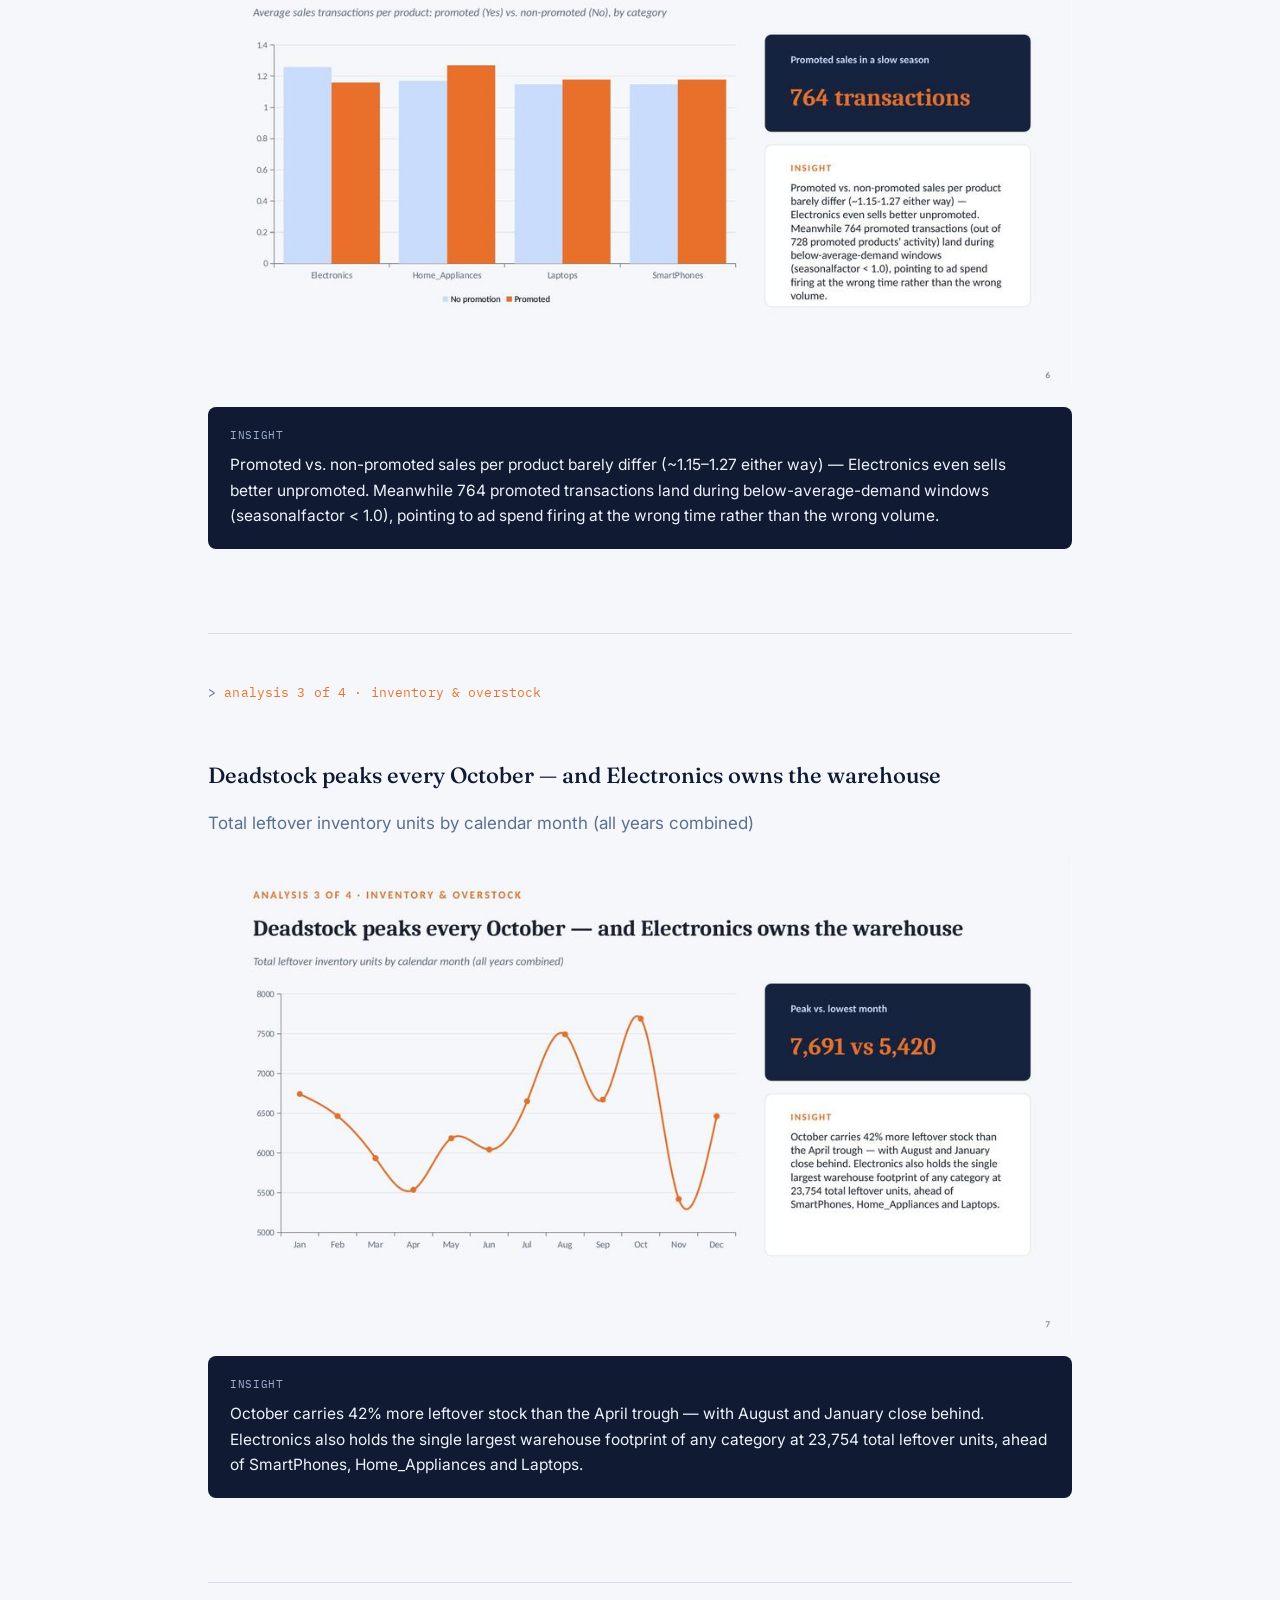
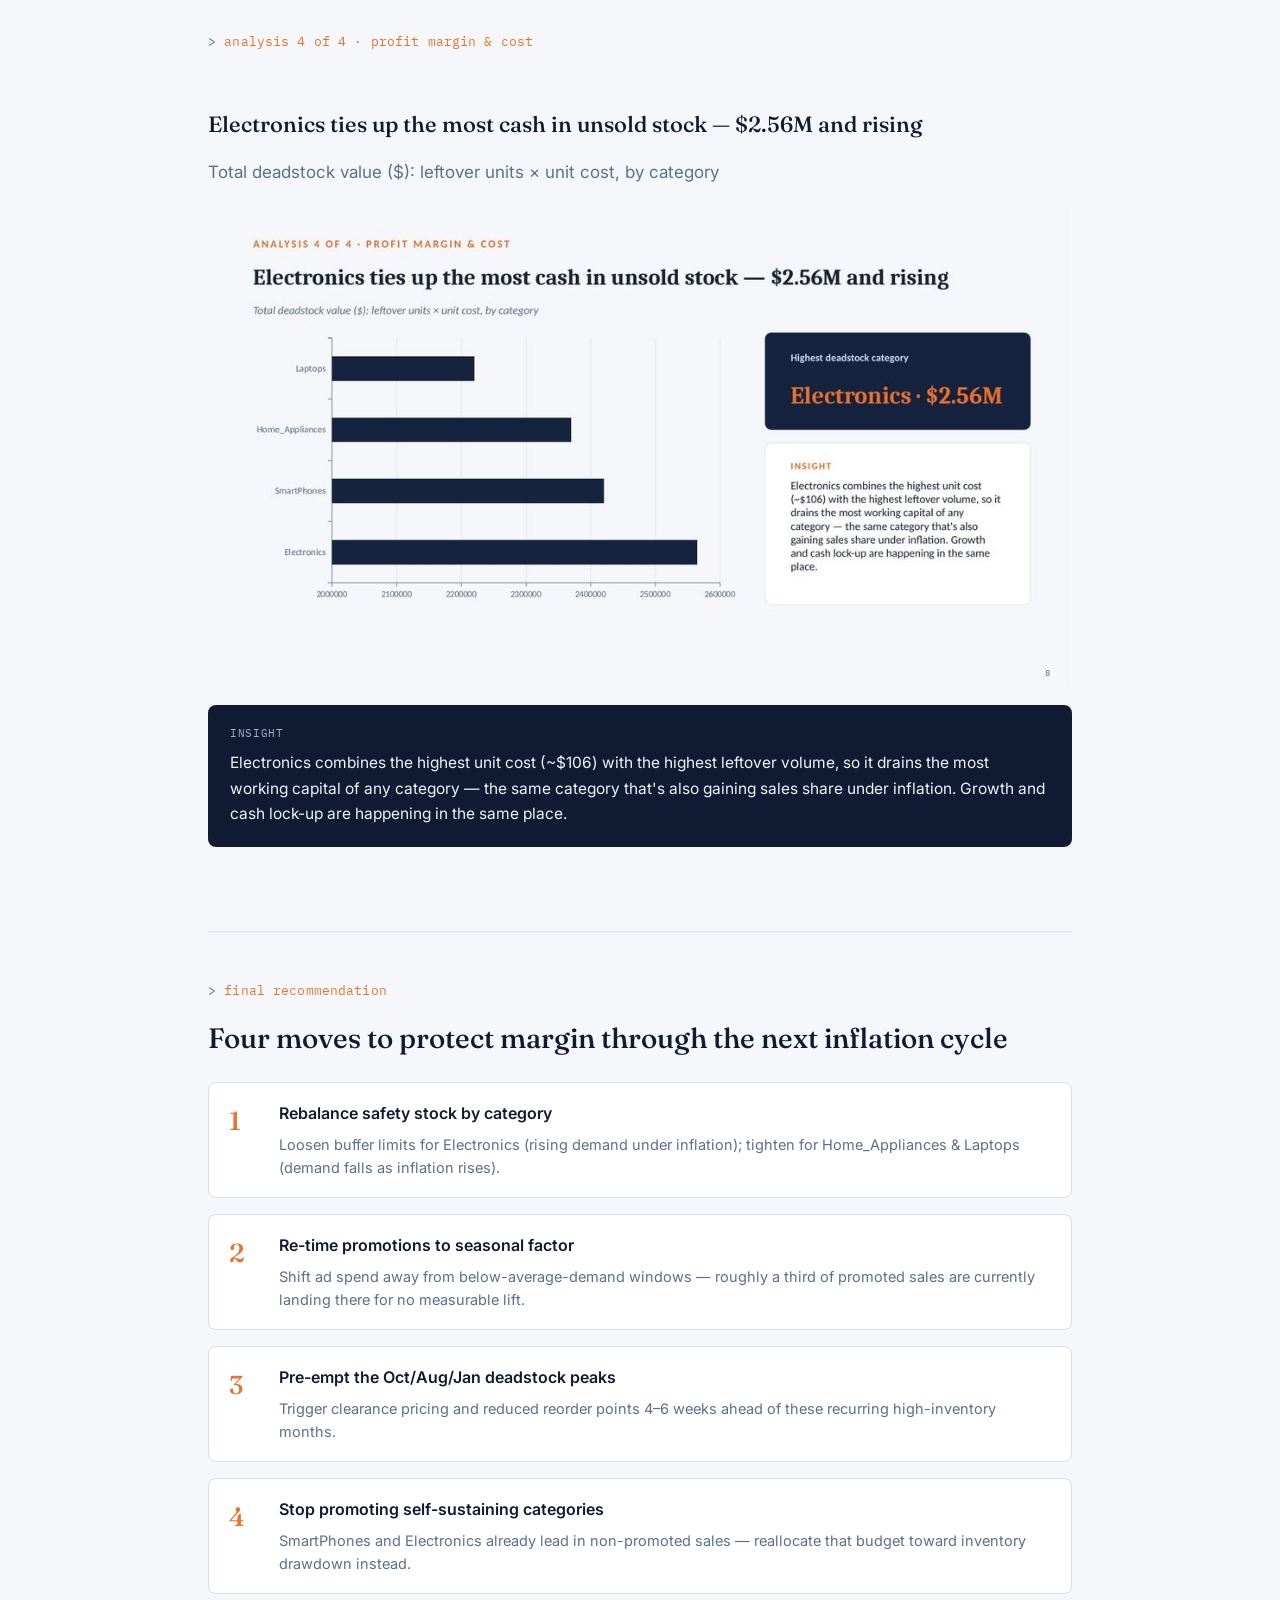
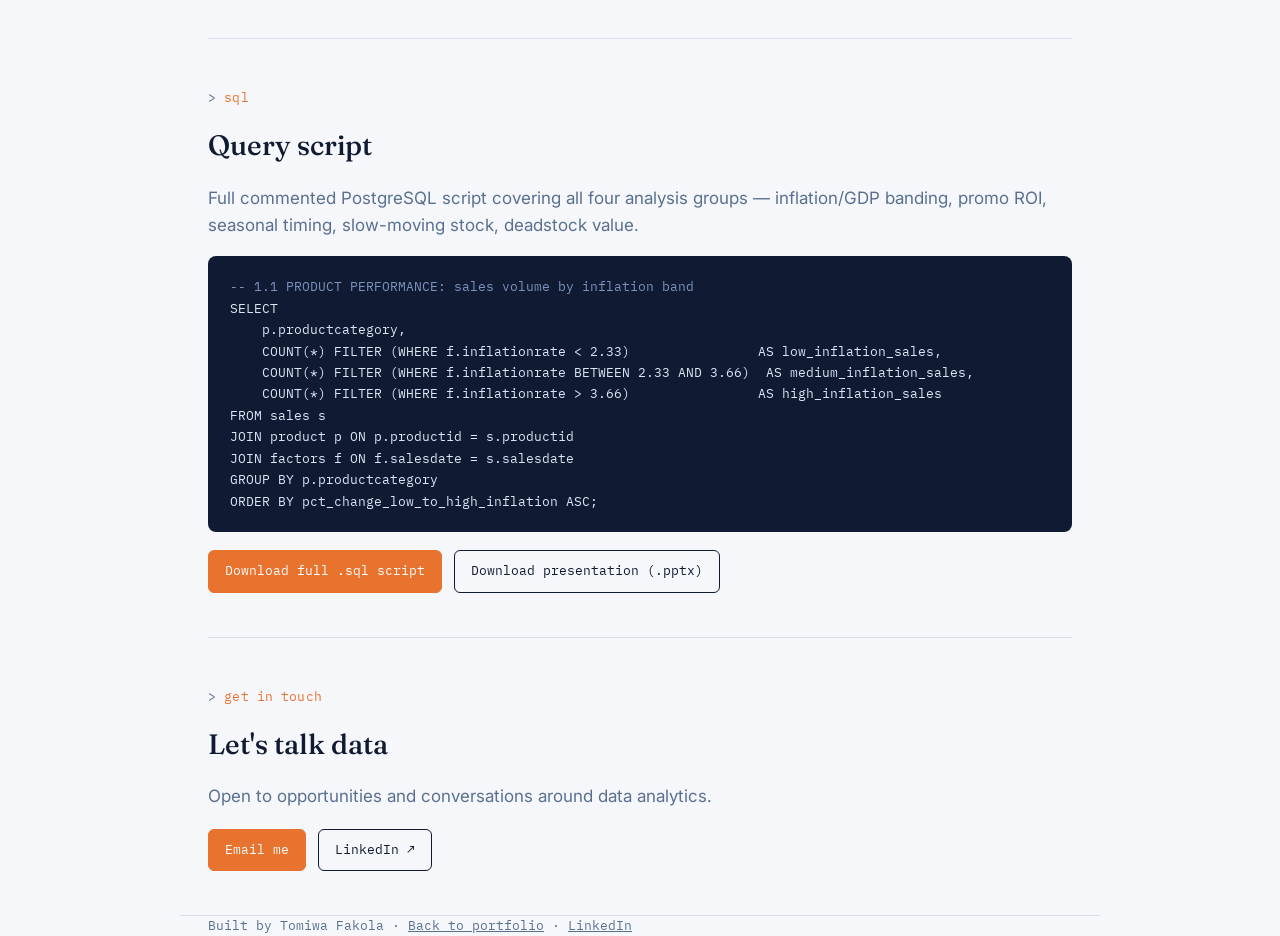
==== commit 545d4960: "Add files via upload" ====
--- a/projects/nexus-retail-group.html
+++ b/projects/nexus-retail-group.html
@@ -5,7 +5,10 @@
 <meta name="viewport" content="width=device-width, initial-scale=1.0">
 <title>Nexus Retail Group — Tomiwa Fakola</title>
 <meta name="description" content="SQL capstone case study: diagnosing inflation-driven margin erosion at a consumer electronics retailer using PostgreSQL.">
+<link rel="preconnect" href="https://fonts.googleapis.com">
+<link rel="preconnect" href="https://fonts.gstatic.com" crossorigin>
 <link rel="stylesheet" href="../assets/css/style.css">
+<link rel="stylesheet" href="https://fonts.googleapis.com/css2?family=Fraunces:opsz,wght@9..144,400;9..144,500;9..144,600&family=Inter:wght@400;500;600&family=IBM+Plex+Mono:wght@400;500&display=swap" media="print" onload="this.media='all'">
 </head>
 <body>
 
--- a/assets/css/style.css
+++ b/assets/css/style.css
@@ -1,5 +1,3 @@
-@import url('https://fonts.googleapis.com/css2?family=Fraunces:opsz,wght@9..144,400;9..144,500;9..144,600&family=Inter:wght@400;500;600&family=IBM+Plex+Mono:wght@400;500&display=swap');
-
 :root{
   --ink:#101B33;
   --paper:#F6F7FB;
